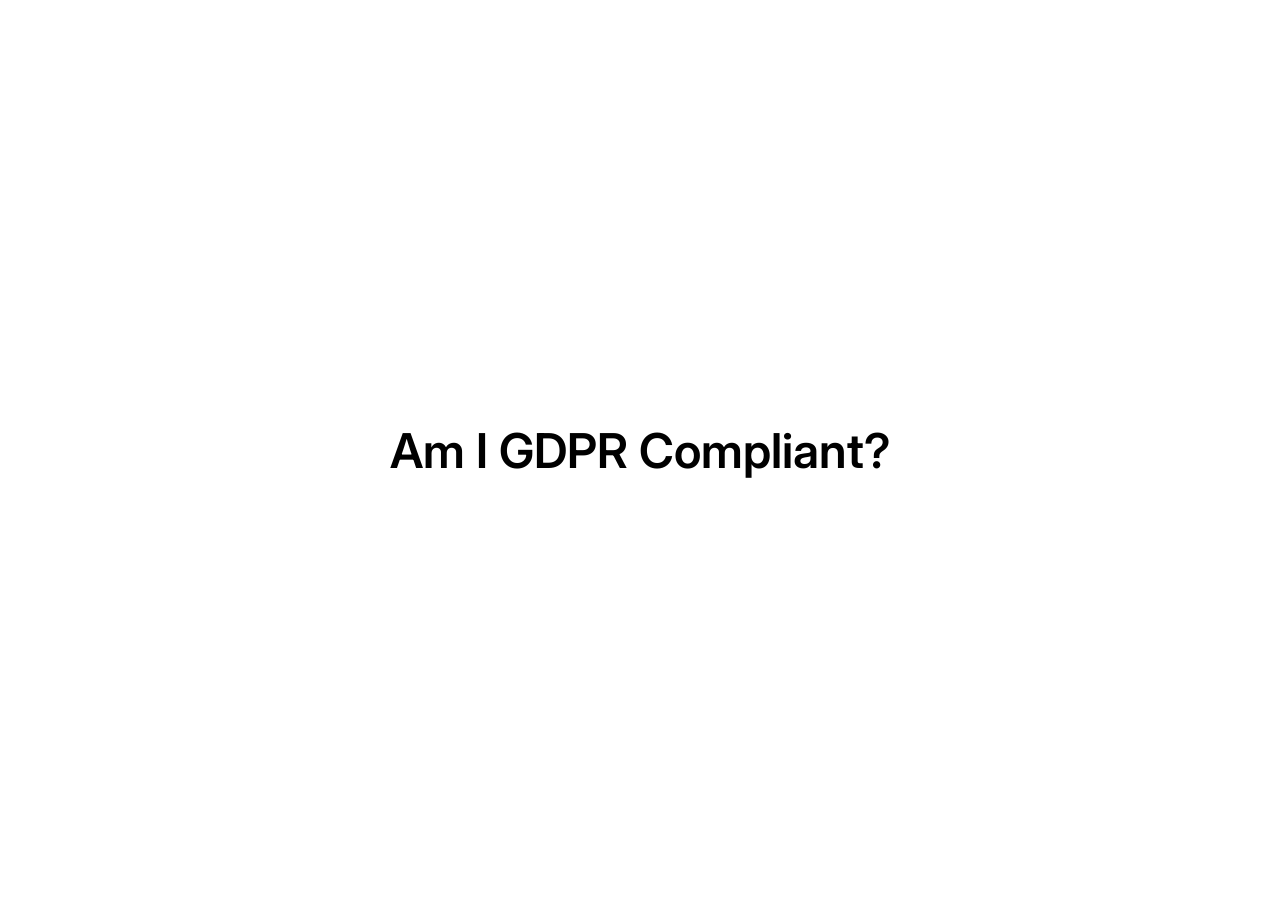
==== index.html @ 6c82b9d7 "Initial commit" ====
<!DOCTYPE html>
<html lang="en">
<head>
<meta charset="UTF-8">
<meta name="viewport" content="width=device-width, initial-scale=1.0">
<title>Am I GDPR Compliant?</title>
<link rel="preconnect" href="https://fonts.googleapis.com">
<link rel="preconnect" href="https://fonts.gstatic.com" crossorigin>
<link href="https://fonts.googleapis.com/css2?family=Inter:wght@600&display=swap" rel="stylesheet">
<link rel="stylesheet" href="style.css">
</head>
<body>
<h1>Am I GDPR Compliant?</h1>
</body>
</html>
---- style.css ----
* {
  margin: 0;
  padding: 0;
  box-sizing: border-box;
}

body {
  height: 100vh;
  background: #fff;
  color: #000;
  display: flex;
  align-items: center;
  justify-content: center;
}

h1 {
  font-family: 'Inter', sans-serif;
  font-weight: 600;
  font-size: clamp(1.5rem, 5vw, 3rem);
  text-align: center;
  padding: 0 24px;
}
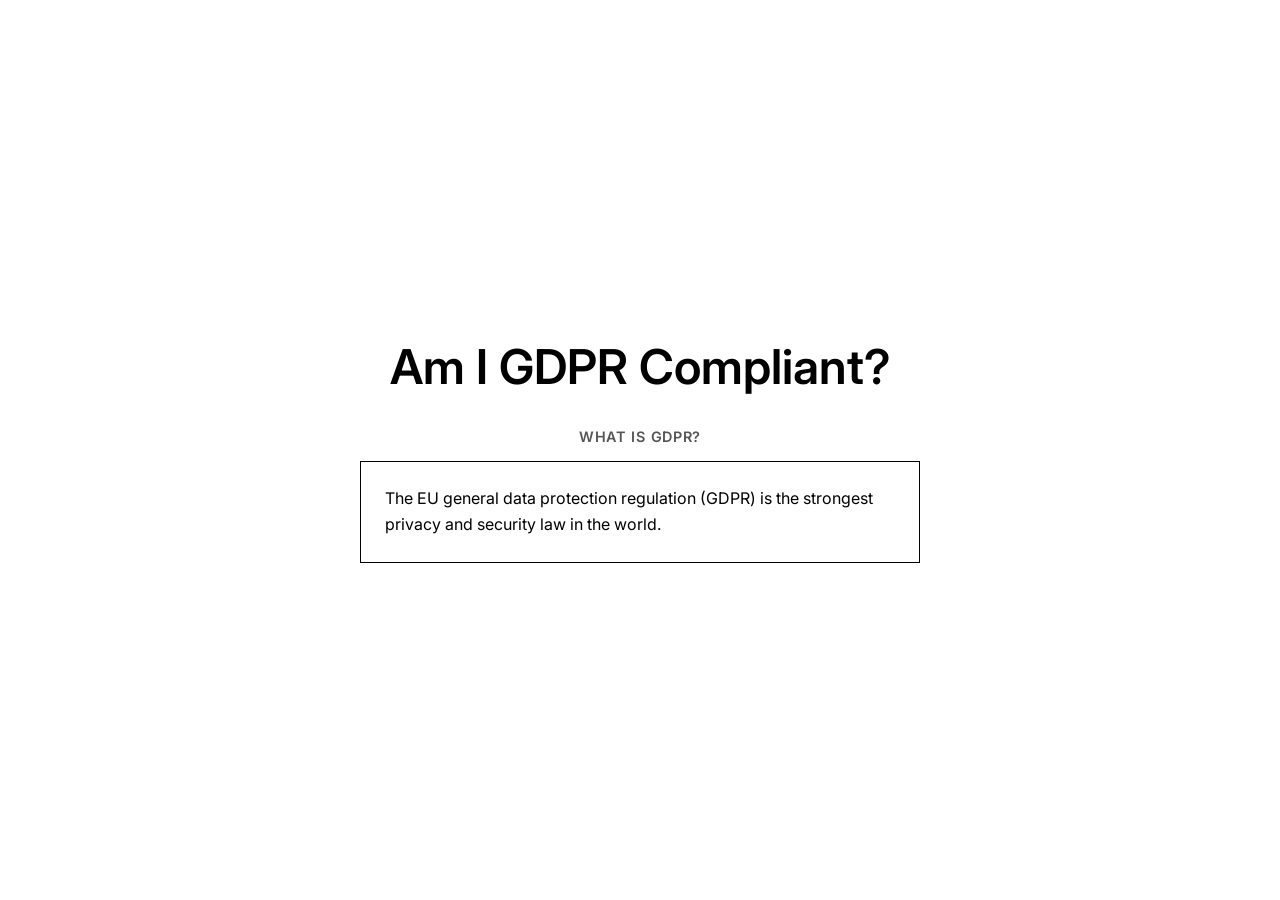
==== commit 0cbf16de: "Add a box with stuff in it" ====
--- a/index.html
+++ b/index.html
@@ -6,10 +6,14 @@
 <title>Am I GDPR Compliant?</title>
 <link rel="preconnect" href="https://fonts.googleapis.com">
 <link rel="preconnect" href="https://fonts.gstatic.com" crossorigin>
-<link href="https://fonts.googleapis.com/css2?family=Inter:wght@600&display=swap" rel="stylesheet">
+<link href="https://fonts.googleapis.com/css2?family=Inter:wght@400;600&display=swap" rel="stylesheet">
 <link rel="stylesheet" href="style.css">
 </head>
 <body>
 <h1>Am I GDPR Compliant?</h1>
+<h2>What is GDPR?</h2>
+<div class="box">
+  <p>The EU general data protection regulation (GDPR) is the strongest privacy and security law in the world.</p>
+</div>
 </body>
 </html>
--- a/style.css
+++ b/style.css
@@ -5,12 +5,15 @@
 }
 
 body {
-  height: 100vh;
+  min-height: 100vh;
   background: #fff;
   color: #000;
   display: flex;
+  flex-direction: column;
   align-items: center;
   justify-content: center;
+  gap: 32px;
+  padding: 48px 24px;
 }
 
 h1 {
@@ -18,5 +21,28 @@
   font-weight: 600;
   font-size: clamp(1.5rem, 5vw, 3rem);
   text-align: center;
-  padding: 0 24px;
 }
+
+h2 {
+  font-family: 'Inter', sans-serif;
+  font-weight: 600;
+  font-size: 0.9rem;
+  text-transform: uppercase;
+  letter-spacing: 0.05em;
+  color: #555;
+  margin-bottom: -16px;
+}
+
+.box {
+  font-family: 'Inter', sans-serif;
+  max-width: 560px;
+  border: 1px solid #000;
+  padding: 24px;
+}
+
+.box p {
+  font-weight: 400;
+  font-size: 1rem;
+  line-height: 1.6;
+  margin: 0;
+}
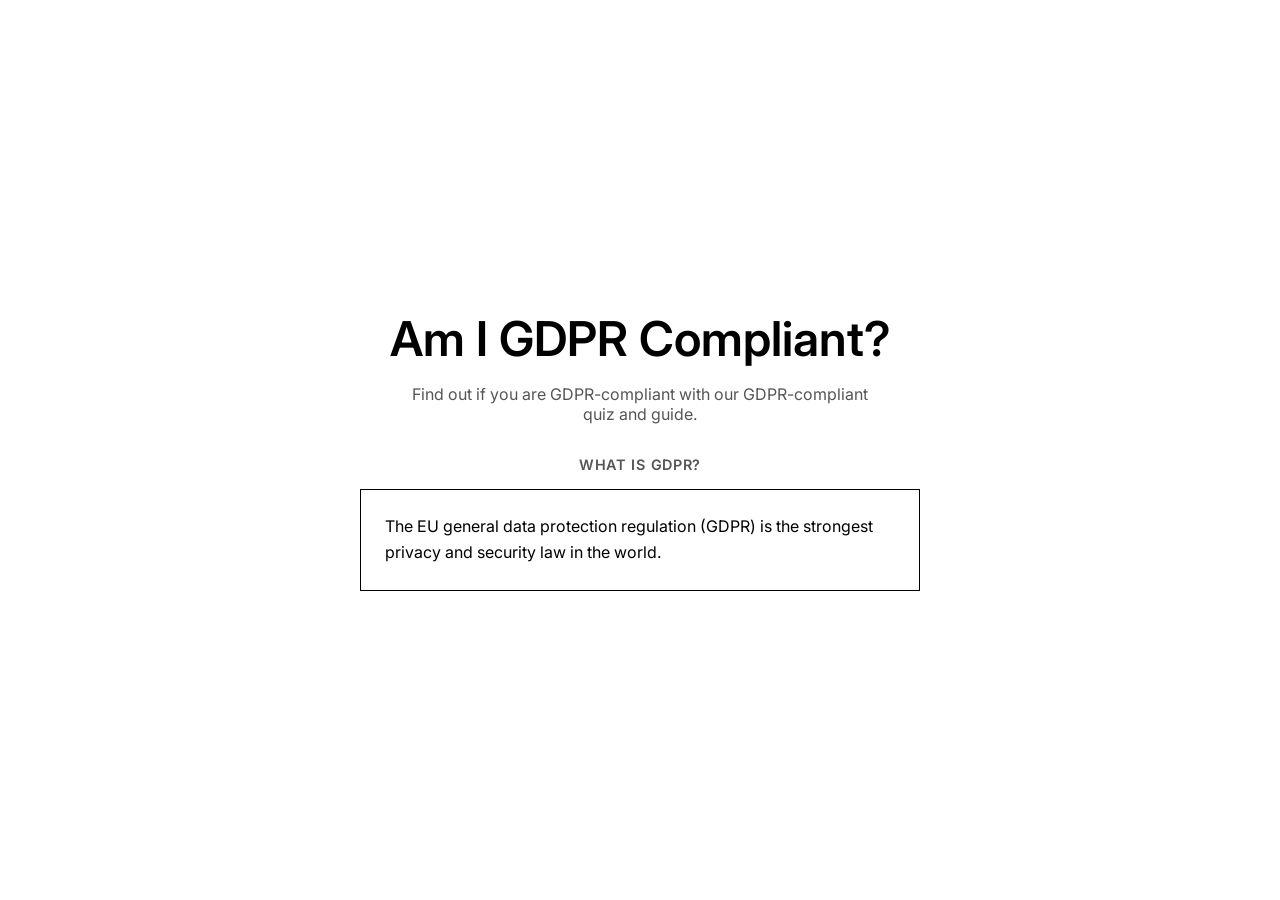
==== commit 985551b7: "Add some GDPR-compliant stuff" ====
--- a/index.html
+++ b/index.html
@@ -11,6 +11,7 @@
 </head>
 <body>
 <h1>Am I GDPR Compliant?</h1>
+<p class="subtext">Find out if you are GDPR-compliant with our GDPR-compliant quiz and guide.</p>
 <h2>What is GDPR?</h2>
 <div class="box">
   <p>The EU general data protection regulation (GDPR) is the strongest privacy and security law in the world.</p>
--- a/style.css
+++ b/style.css
@@ -23,6 +23,16 @@
   text-align: center;
 }
 
+.subtext {
+  font-family: 'Inter', sans-serif;
+  font-weight: 400;
+  font-size: 1rem;
+  color: #555;
+  text-align: center;
+  max-width: 480px;
+  margin-top: -16px;
+}
+
 h2 {
   font-family: 'Inter', sans-serif;
   font-weight: 600;
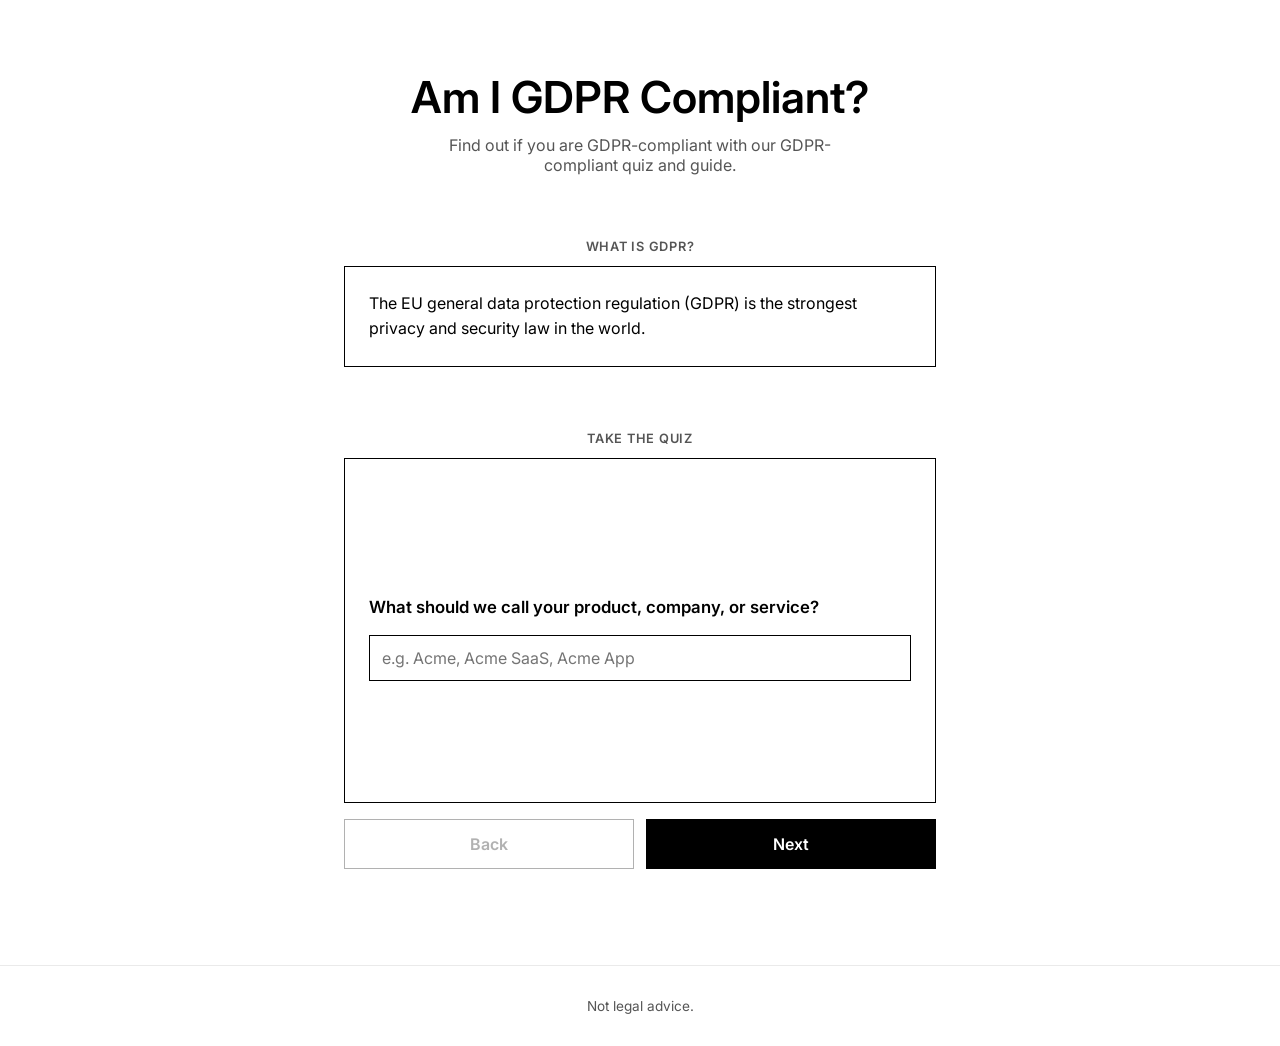
==== commit 4dc03d13: "Add a quiz" ====
--- a/index.html
+++ b/index.html
@@ -10,11 +10,131 @@
 <link rel="stylesheet" href="style.css">
 </head>
 <body>
-<h1>Am I GDPR Compliant?</h1>
-<p class="subtext">Find out if you are GDPR-compliant with our GDPR-compliant quiz and guide.</p>
-<h2>What is GDPR?</h2>
-<div class="box">
-  <p>The EU general data protection regulation (GDPR) is the strongest privacy and security law in the world.</p>
-</div>
+<main>
+<section class="hero">
+  <h1>Am I GDPR Compliant?</h1>
+  <p class="subtext">Find out if you are GDPR-compliant with our GDPR-compliant quiz and guide.</p>
+</section>
+
+<section class="section">
+  <h2 class="section-label">What is GDPR?</h2>
+  <div class="box">
+    <p>The EU general data protection regulation (GDPR) is the strongest privacy and security law in the world.</p>
+  </div>
+</section>
+
+<section class="section">
+  <h2 class="section-label">Take the quiz</h2>
+  <div class="quiz-shell">
+  <div class="quiz-viewport">
+    <p class="quiz-progress" id="quiz-progress"></p>
+    <div class="quiz-track" id="quiz-track">
+
+      <div class="slide" id="slide-intro">
+        <p class="slide-text">What should we call your product, company, or service?</p>
+        <input type="text" id="product-name" placeholder="e.g. Acme, Acme SaaS, Acme App">
+      </div>
+
+      <div class="slide" data-weight="1">
+        <p class="slide-text">If <span class="fill-name">your product</span> had a personal data breach today, could you notify the relevant authority within 72 hours?</p>
+        <label><input type="radio" name="q0" value="1"><span>Yes</span></label>
+        <label><input type="radio" name="q0" value="0.5"><span>Not sure</span></label>
+        <label><input type="radio" name="q0" value="0"><span>No</span></label>
+        <p class="note">Article 33 requires notification without undue delay and, where feasible, not later than 72 hours after becoming aware of the breach.</p>
+      </div>
+
+      <div class="slide" data-weight="1">
+        <p class="slide-text">Do you know, in writing, what personal data <span class="fill-name">your product</span> collects and why?</p>
+        <label><input type="radio" name="q1" value="1"><span>Yes</span></label>
+        <label><input type="radio" name="q1" value="0.5"><span>Not sure</span></label>
+        <label><input type="radio" name="q1" value="0"><span>No</span></label>
+        <p class="note">Article 30 requires most organizations to keep records of processing, with a narrow exemption for smaller ones doing only occasional, low risk processing.</p>
+      </div>
+
+      <div class="slide" data-weight="1">
+        <p class="slide-text">If <span class="fill-name">your product</span> does large scale monitoring or handles large amounts of sensitive data, have you appointed a Data Protection Officer?</p>
+        <label><input type="radio" name="q2" value="1"><span>Yes</span></label>
+        <label><input type="radio" name="q2" value="0.5"><span>Not applicable to us</span></label>
+        <label><input type="radio" name="q2" value="0"><span>No</span></label>
+        <p class="note">Article 37 requires a DPO for public authorities and for organizations whose core activities involve large scale monitoring or large scale processing of sensitive data.</p>
+      </div>
+
+      <div class="slide" data-weight="1">
+        <p class="slide-text">If someone under 16 could sign up for <span class="fill-name">your product</span>, do you verify age or get parental consent?</p>
+        <label><input type="radio" name="q3" value="1"><span>Yes</span></label>
+        <label><input type="radio" name="q3" value="0.5"><span>Not applicable to us</span></label>
+        <label><input type="radio" name="q3" value="0"><span>No</span></label>
+        <p class="note">Article 8 sets the default age at 16, though member states can lower it, not below 13.</p>
+      </div>
+
+      <div class="slide" data-weight="1">
+        <p class="slide-text">For every way <span class="fill-name">your product</span> uses personal data, do you know which lawful basis you're relying on, like consent or contract?</p>
+        <label><input type="radio" name="q4" value="1"><span>Yes</span></label>
+        <label><input type="radio" name="q4" value="0.5"><span>Not sure</span></label>
+        <label><input type="radio" name="q4" value="0"><span>No</span></label>
+        <p class="note">Article 6 requires a lawful basis, such as consent, contract, or legitimate interests, for every kind of processing.</p>
+      </div>
+
+      <div class="slide" data-weight="1">
+        <p class="slide-text">If a user asked for their data from <span class="fill-name">your product</span> in a portable file, could you actually produce it?</p>
+        <label><input type="radio" name="q5" value="1"><span>Yes</span></label>
+        <label><input type="radio" name="q5" value="0.5"><span>Not sure</span></label>
+        <label><input type="radio" name="q5" value="0"><span>No</span></label>
+        <p class="note">Article 20 gives this right when processing is based on consent or contract and carried out by automated means.</p>
+      </div>
+
+      <div class="slide" data-weight="1">
+        <p class="slide-text">If someone asked <span class="fill-name">your product</span> to delete their data, could you actually do it?</p>
+        <label><input type="radio" name="q6" value="1"><span>Yes</span></label>
+        <label><input type="radio" name="q6" value="0.5"><span>Not sure</span></label>
+        <label><input type="radio" name="q6" value="0"><span>No</span></label>
+        <p class="note">Article 17 requires erasure on specific grounds, with narrow exceptions like legal claims or freedom of expression.</p>
+      </div>
+
+      <div class="slide" data-weight="1">
+        <p class="slide-text">Does <span class="fill-name">your product</span> only collect the personal data it actually needs, and delete it once it's no longer needed?</p>
+        <label><input type="radio" name="q7" value="1"><span>Yes</span></label>
+        <label><input type="radio" name="q7" value="0.5"><span>Not sure</span></label>
+        <label><input type="radio" name="q7" value="0"><span>No</span></label>
+        <p class="note">Article 5 requires data minimisation and storage limitation, meaning only what's necessary, kept only as long as necessary.</p>
+      </div>
+
+      <div class="slide" data-weight="1">
+        <p class="slide-text">Does <span class="fill-name">your product</span> have reasonable technical measures in place, like encryption or access controls, to protect personal data?</p>
+        <label><input type="radio" name="q8" value="1"><span>Yes</span></label>
+        <label><input type="radio" name="q8" value="0.5"><span>Not sure</span></label>
+        <label><input type="radio" name="q8" value="0"><span>No</span></label>
+        <p class="note">Article 32 requires appropriate technical and organizational security, including things like encryption and the ability to restore access after an incident.</p>
+      </div>
+
+      <div class="slide" data-weight="1">
+        <p class="slide-text">If <span class="fill-name">your product</span> is based outside the EU, do you still apply these rules to visitors, users, or customers in the EU?</p>
+        <label><input type="radio" name="q9" value="1"><span>Yes</span></label>
+        <label><input type="radio" name="q9" value="0.5"><span>Not applicable to us</span></label>
+        <label><input type="radio" name="q9" value="0"><span>No</span></label>
+        <p class="note">Article 3 extends GDPR to non-EU companies that offer goods or services to, or monitor the behavior of, people in the EU.</p>
+      </div>
+
+      <div class="slide" id="slide-result">
+        <p class="result-score" id="result-score"></p>
+        <p class="result-text" id="result-text"></p>
+        <button type="button" id="retake">Start over</button>
+      </div>
+
+    </div>
+  </div>
+  <div class="quiz-nav">
+    <button type="button" id="back" disabled>Back</button>
+    <button type="button" id="next">Next</button>
+  </div>
+  </div>
+</section>
+</main>
+
+<footer class="site-footer">
+  <p>Not legal advice.</p>
+</footer>
+
+<script src="script.js"></script>
 </body>
 </html>
--- a/style.css
+++ b/style.css
@@ -8,44 +8,59 @@
   min-height: 100vh;
   background: #fff;
   color: #000;
+  font-family: 'Inter', sans-serif;
   display: flex;
   flex-direction: column;
   align-items: center;
-  justify-content: center;
-  gap: 32px;
-  padding: 48px 24px;
+}
+
+main {
+  flex: 1;
+  width: 100%;
+  max-width: 640px;
+  padding: 72px 24px 96px;
+  display: flex;
+  flex-direction: column;
+  gap: 64px;
+}
+
+.hero {
+  display: flex;
+  flex-direction: column;
+  align-items: center;
+  gap: 12px;
+  text-align: center;
 }
 
 h1 {
-  font-family: 'Inter', sans-serif;
-  font-weight: 600;
-  font-size: clamp(1.5rem, 5vw, 3rem);
-  text-align: center;
+  font-weight: 600;
+  font-size: clamp(1.6rem, 5vw, 2.75rem);
+  line-height: 1.15;
 }
 
 .subtext {
-  font-family: 'Inter', sans-serif;
   font-weight: 400;
   font-size: 1rem;
   color: #555;
-  text-align: center;
-  max-width: 480px;
-  margin-top: -16px;
-}
-
-h2 {
-  font-family: 'Inter', sans-serif;
-  font-weight: 600;
-  font-size: 0.9rem;
+  max-width: 440px;
+}
+
+.section {
+  display: flex;
+  flex-direction: column;
+  gap: 12px;
+}
+
+.section-label {
+  font-weight: 600;
+  font-size: 0.8rem;
   text-transform: uppercase;
-  letter-spacing: 0.05em;
-  color: #555;
-  margin-bottom: -16px;
+  letter-spacing: 0.06em;
+  color: #555;
+  text-align: center;
 }
 
 .box {
-  font-family: 'Inter', sans-serif;
-  max-width: 560px;
   border: 1px solid #000;
   padding: 24px;
 }
@@ -54,5 +69,162 @@
   font-weight: 400;
   font-size: 1rem;
   line-height: 1.6;
-  margin: 0;
-}
+}
+
+.quiz-shell {
+  display: flex;
+  flex-direction: column;
+  gap: 16px;
+}
+
+.quiz-viewport {
+  overflow: hidden;
+  border: 1px solid #000;
+  display: flex;
+  flex-direction: column;
+}
+
+.quiz-progress {
+  flex: 0 0 auto;
+  font-size: 0.85rem;
+  color: #555;
+  text-align: center;
+  min-height: 1.2em;
+  padding: 16px 24px 0;
+}
+
+.quiz-track {
+  flex: 1 1 auto;
+  display: flex;
+  transition: transform 0.35s ease;
+}
+
+.slide {
+  flex: 0 0 100%;
+  padding: 32px 24px;
+  display: flex;
+  flex-direction: column;
+  justify-content: center;
+  overflow-y: auto;
+}
+
+.slide-text {
+  font-weight: 600;
+  font-size: 1.05rem;
+  line-height: 1.4;
+  margin-bottom: 16px;
+}
+
+.slide label {
+  display: flex;
+  align-items: flex-start;
+  gap: 10px;
+  padding: 8px 0;
+  cursor: pointer;
+  font-size: 0.95rem;
+}
+
+.slide input[type='radio'] {
+  margin-top: 3px;
+}
+
+.slide input[type='text'] {
+  font-family: 'Inter', sans-serif;
+  font-size: 1rem;
+  padding: 12px;
+  border: 1px solid #000;
+  width: 100%;
+}
+
+.slide .note {
+  margin-top: 16px;
+  padding-top: 16px;
+  border-top: 1px solid #eaeaea;
+  font-size: 0.8rem;
+  color: #555;
+  line-height: 1.5;
+}
+
+#slide-result {
+  align-items: center;
+  text-align: center;
+}
+
+.result-score {
+  font-size: 2rem;
+  font-weight: 600;
+  margin-bottom: 8px;
+}
+
+.result-text {
+  color: #555;
+  margin-bottom: 20px;
+}
+
+#retake {
+  font-family: 'Inter', sans-serif;
+  font-weight: 600;
+  font-size: 1rem;
+  padding: 14px 24px;
+  cursor: pointer;
+  border: 1px solid #000;
+}
+
+.quiz-nav {
+  display: flex;
+  gap: 12px;
+}
+
+.quiz-nav button {
+  flex: 1;
+  font-family: 'Inter', sans-serif;
+  font-weight: 600;
+  font-size: 1rem;
+  padding: 14px;
+  cursor: pointer;
+  border: 1px solid #000;
+}
+
+#next, #retake {
+  background: #000;
+  color: #fff;
+}
+
+#next:hover, #retake:hover {
+  background: #fff;
+  color: #000;
+}
+
+#back {
+  background: #fff;
+  color: #000;
+}
+
+#back:hover {
+  background: #000;
+  color: #fff;
+}
+
+#back:disabled {
+  opacity: 0.3;
+  cursor: default;
+}
+
+#back:disabled:hover {
+  background: #fff;
+  color: #000;
+}
+
+.site-footer {
+  width: 100%;
+  border-top: 1px solid #eaeaea;
+  padding: 32px 24px;
+}
+
+.site-footer p {
+  max-width: 640px;
+  margin: 0 auto;
+  text-align: center;
+  font-size: 0.85rem;
+  color: #555;
+}
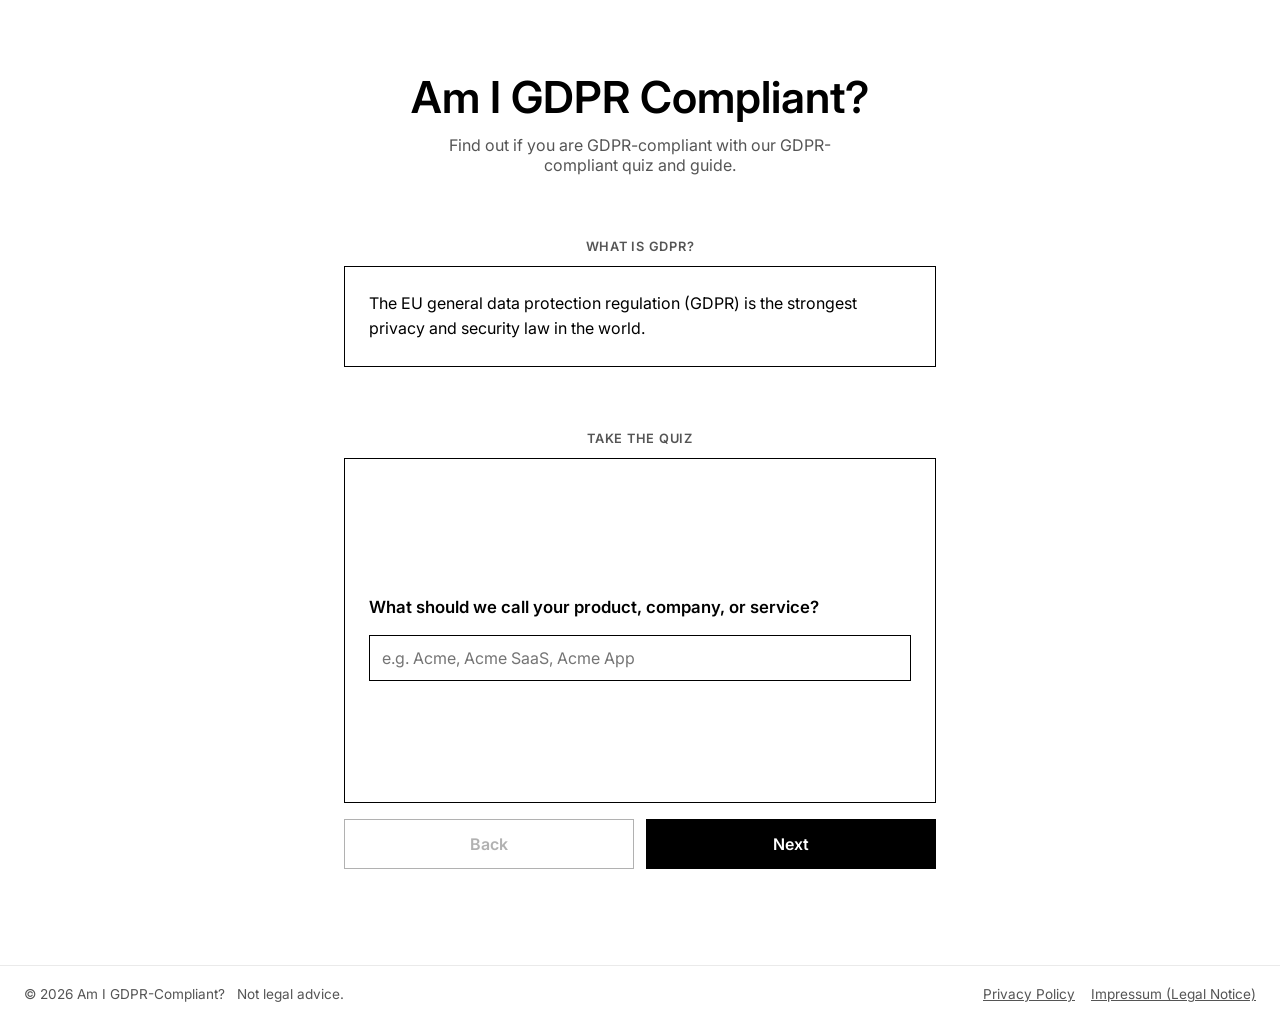
==== commit 9ed79cd3: "Update some GDPR stuff" ====
--- a/index.html
+++ b/index.html
@@ -132,7 +132,16 @@
 </main>
 
 <footer class="site-footer">
-  <p>Not legal advice.</p>
+  <div class="footer-inner">
+    <div class="footer-left">
+      <p class="copyright">&copy; 2026 Am I GDPR-Compliant?</p>
+      <p>Not legal advice.</p>
+    </div>
+    <div class="footer-links">
+      <a href="privacy.html">Privacy Policy</a>
+      <a href="impressum.html">Impressum (Legal Notice)</a>
+    </div>
+  </div>
 </footer>
 
 <script src="script.js"></script>
--- a/style.css
+++ b/style.css
@@ -24,6 +24,10 @@
   gap: 64px;
 }
 
+a {
+  color: #000;
+}
+
 .hero {
   display: flex;
   flex-direction: column;
@@ -36,6 +40,11 @@
   font-weight: 600;
   font-size: clamp(1.6rem, 5vw, 2.75rem);
   line-height: 1.15;
+}
+
+h1 a {
+  color: inherit;
+  text-decoration: none;
 }
 
 .subtext {
@@ -69,6 +78,10 @@
   font-weight: 400;
   font-size: 1rem;
   line-height: 1.6;
+}
+
+.box p + p {
+  margin-top: 16px;
 }
 
 .quiz-shell {
@@ -218,13 +231,41 @@
 .site-footer {
   width: 100%;
   border-top: 1px solid #eaeaea;
-  padding: 32px 24px;
-}
-
-.site-footer p {
-  max-width: 640px;
-  margin: 0 auto;
-  text-align: center;
+  padding: 20px 24px;
+}
+
+.footer-inner {
+  width: 100%;
+  display: flex;
+  justify-content: space-between;
+  align-items: center;
+  flex-wrap: wrap;
+  gap: 16px;
+}
+
+.footer-left {
+  display: flex;
+  align-items: center;
+  gap: 12px;
+  flex-wrap: wrap;
+}
+
+.footer-left p {
   font-size: 0.85rem;
   color: #555;
 }
+
+.copyright {
+  color: #999;
+}
+
+.footer-links {
+  display: flex;
+  align-items: center;
+  gap: 16px;
+}
+
+.footer-links a {
+  color: #555;
+  font-size: 0.85rem;
+}
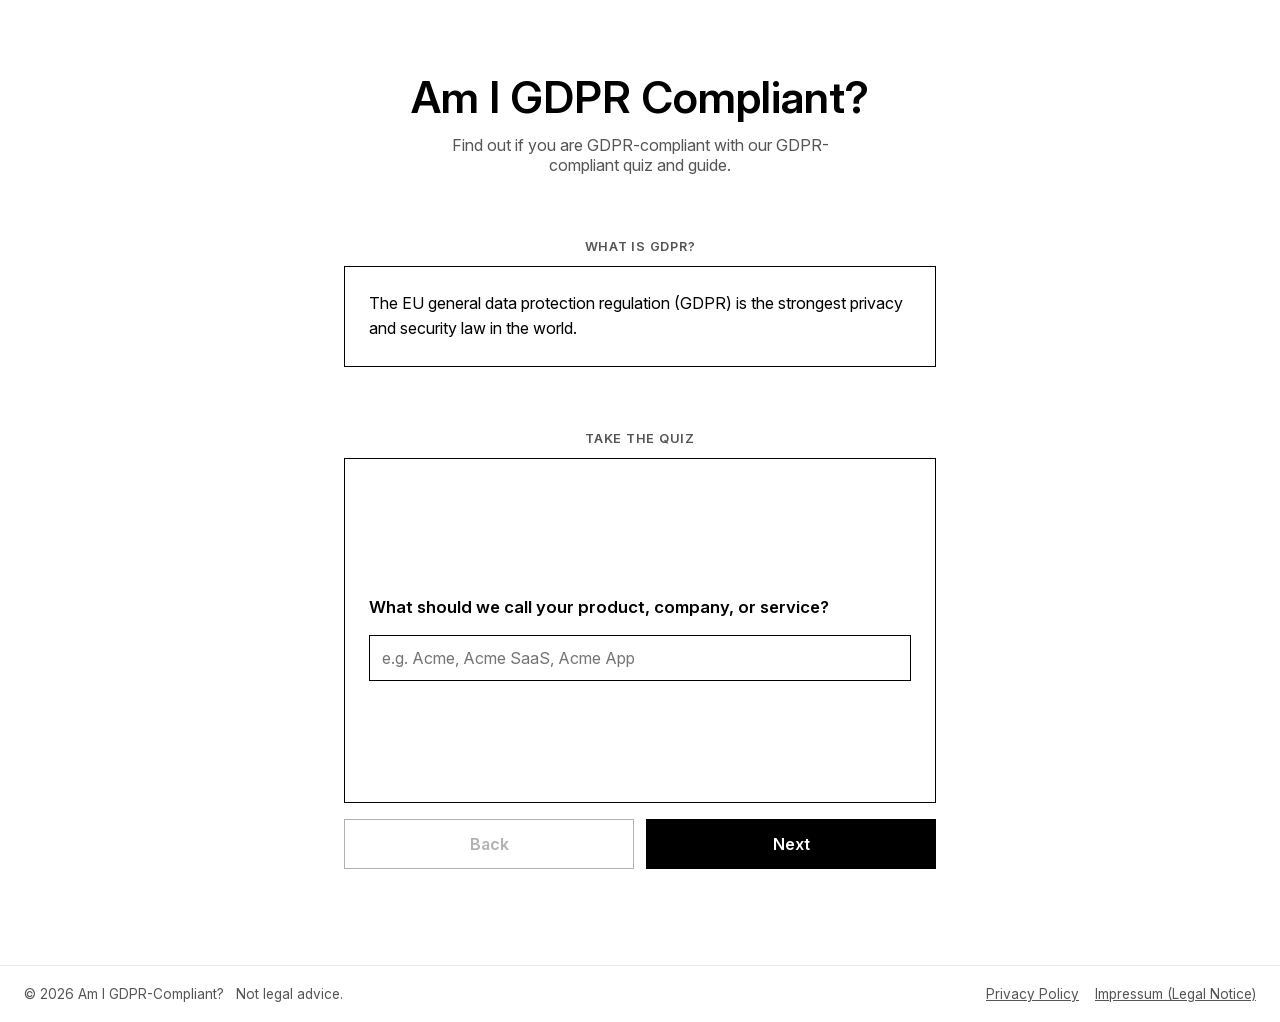
==== commit 84b2354f: "Self-host the font" ====
--- a/index.html
+++ b/index.html
@@ -4,9 +4,6 @@
 <meta charset="UTF-8">
 <meta name="viewport" content="width=device-width, initial-scale=1.0">
 <title>Am I GDPR Compliant?</title>
-<link rel="preconnect" href="https://fonts.googleapis.com">
-<link rel="preconnect" href="https://fonts.gstatic.com" crossorigin>
-<link href="https://fonts.googleapis.com/css2?family=Inter:wght@400;600&display=swap" rel="stylesheet">
 <link rel="stylesheet" href="style.css">
 </head>
 <body>
--- a/style.css
+++ b/style.css
@@ -1,3 +1,11 @@
+@font-face {
+  font-family: 'Inter';
+  font-style: normal;
+  font-weight: 100 900;
+  font-display: swap;
+  src: url('fonts/InterVariable.woff2') format('woff2');
+}
+
 * {
   margin: 0;
   padding: 0;
